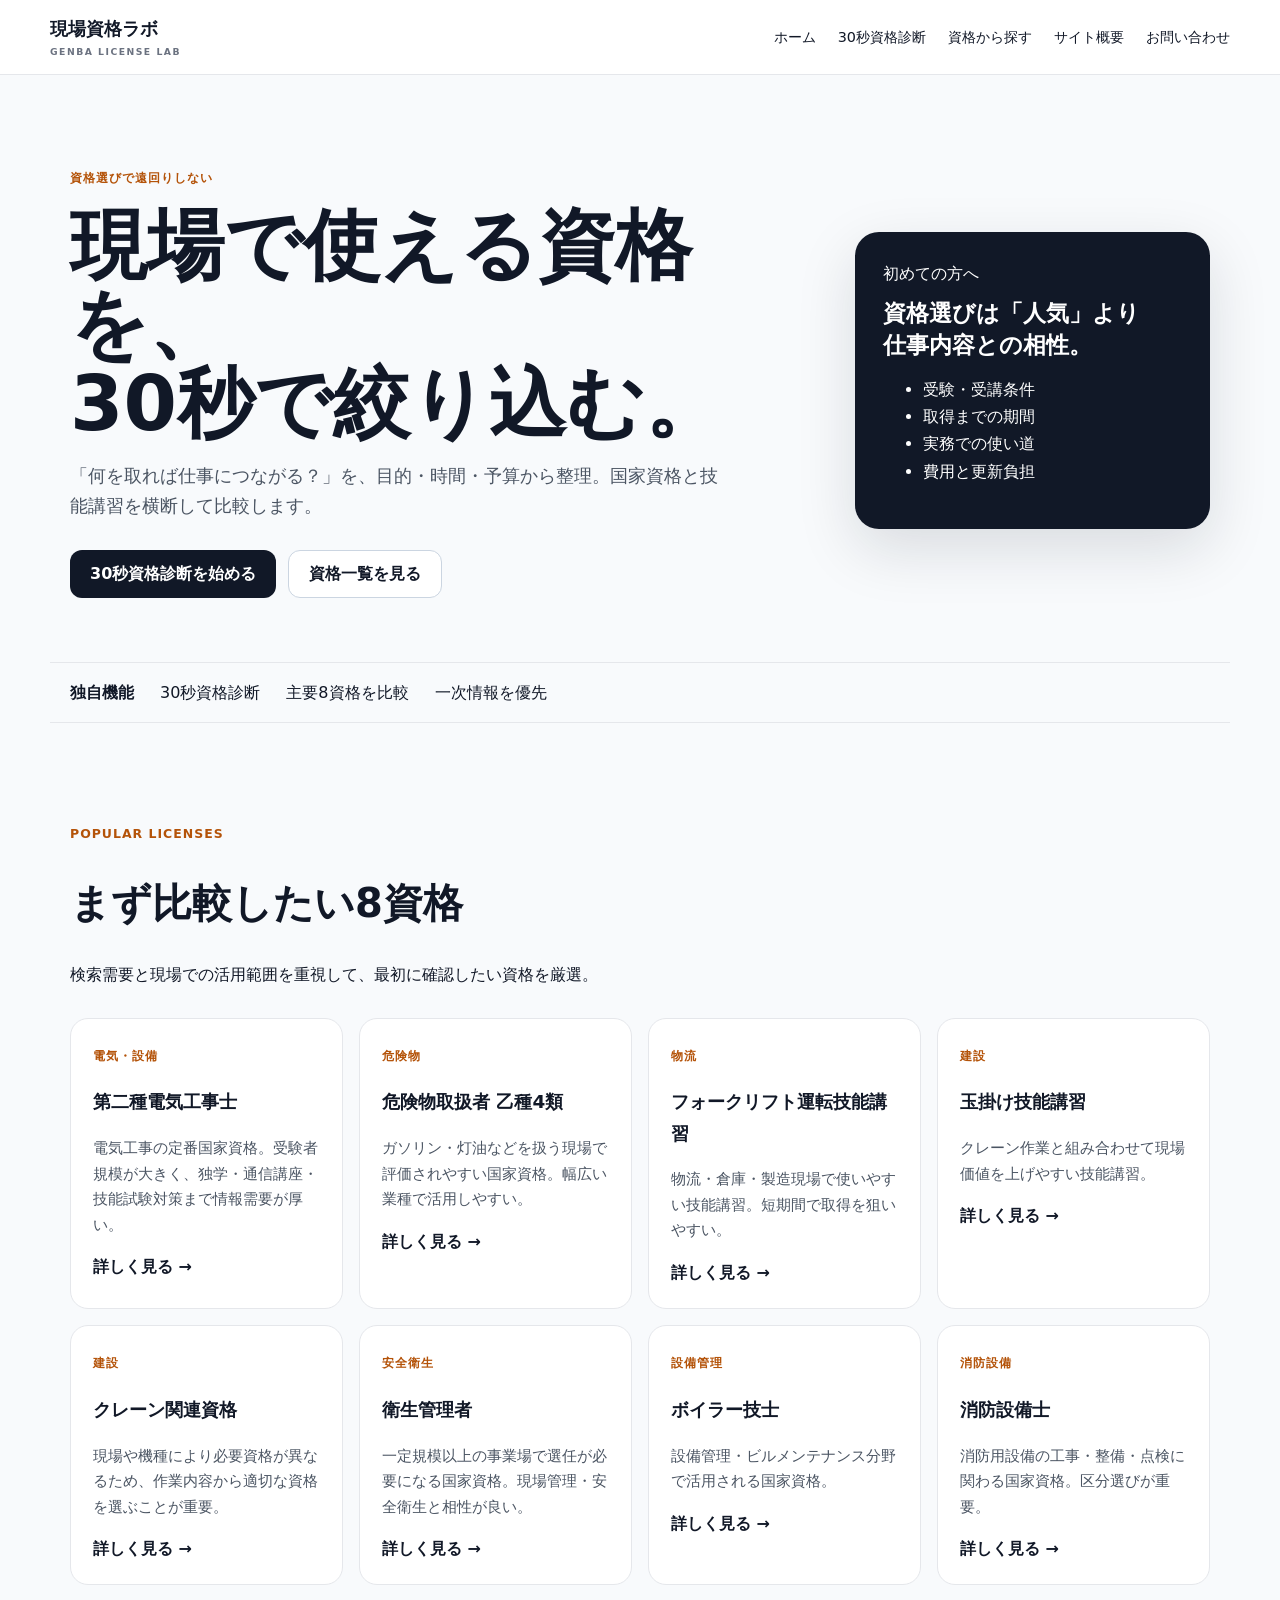
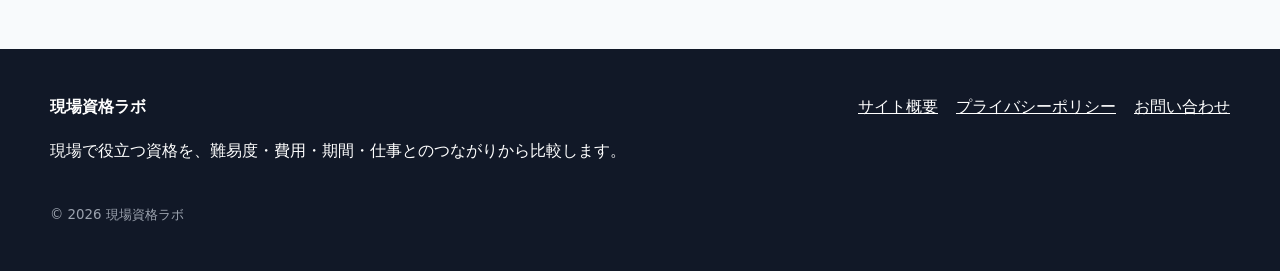
==== index.html @ 7bc5498b "Initial 現場資格ラボ site with 30-second diagnosis" ====
<!doctype html><html lang="ja"><head><meta charset="utf-8"><meta name="viewport" content="width=device-width,initial-scale=1"><title>現場資格ラボ｜仕事につながる現場資格を30秒診断</title><meta name="description" content="電気工事士・危険物乙4・フォークリフトなど、現場で役立つ資格を目的・費用・勉強時間から比較。30秒診断でおすすめ資格を3つ提案します。"><link rel="canonical" href="https://genba.rss7.net/"><link rel="stylesheet" href="styles.css"><link rel="icon" href="favicon.svg"><meta name="theme-color" content="#111827"><script type="application/ld+json">{"@context":"https://schema.org","@type":"WebSite","name":"現場資格ラボ","url":"https://genba.rss7.net"}</script></head><body><header class="site-header"><a class="brand" href="/">現場資格ラボ<span>GENBA LICENSE LAB</span></a><button class="menu-btn" aria-label="メニューを開く" aria-expanded="false">☰</button><nav class="nav" aria-label="主要メニュー"><a href="/">ホーム</a><a href="/diagnosis.html">30秒資格診断</a><a href="/#qualifications">資格から探す</a><a href="/about.html">サイト概要</a><a href="/contact.html">お問い合わせ</a></nav></header><main><section class="hero"><div><span class="kicker">資格選びで遠回りしない</span><h1>現場で使える資格を、<br>30秒で絞り込む。</h1><p>「何を取れば仕事につながる？」を、目的・時間・予算から整理。国家資格と技能講習を横断して比較します。</p><div class="hero-actions"><a class="btn primary" href="/diagnosis.html">30秒資格診断を始める</a><a class="btn ghost" href="#qualifications">資格一覧を見る</a></div></div><aside class="score-card"><span>初めての方へ</span><strong>資格選びは「人気」より<br>仕事内容との相性。</strong><ul><li>受験・受講条件</li><li>取得までの期間</li><li>実務での使い道</li><li>費用と更新負担</li></ul></aside></section><section class="trust"><b>独自機能</b><span>30秒資格診断</span><span>主要8資格を比較</span><span>一次情報を優先</span></section><section id="qualifications" class="section"><div class="section-head"><span class="kicker">POPULAR LICENSES</span><h2>まず比較したい8資格</h2><p>検索需要と現場での活用範囲を重視して、最初に確認したい資格を厳選。</p></div><div class="grid"><article class="card"><span class="eyebrow">電気・設備</span><h3>第二種電気工事士</h3><p>電気工事の定番国家資格。受験者規模が大きく、独学・通信講座・技能試験対策まで情報需要が厚い。</p><a class="text-link" href="/qualifications/second-electrician.html">詳しく見る →</a></article><article class="card"><span class="eyebrow">危険物</span><h3>危険物取扱者 乙種4類</h3><p>ガソリン・灯油などを扱う現場で評価されやすい国家資格。幅広い業種で活用しやすい。</p><a class="text-link" href="/qualifications/hazardous-otsu4.html">詳しく見る →</a></article><article class="card"><span class="eyebrow">物流</span><h3>フォークリフト運転技能講習</h3><p>物流・倉庫・製造現場で使いやすい技能講習。短期間で取得を狙いやすい。</p><a class="text-link" href="/qualifications/forklift.html">詳しく見る →</a></article><article class="card"><span class="eyebrow">建設</span><h3>玉掛け技能講習</h3><p>クレーン作業と組み合わせて現場価値を上げやすい技能講習。</p><a class="text-link" href="/qualifications/tamakake.html">詳しく見る →</a></article><article class="card"><span class="eyebrow">建設</span><h3>クレーン関連資格</h3><p>現場や機種により必要資格が異なるため、作業内容から適切な資格を選ぶことが重要。</p><a class="text-link" href="/qualifications/crane.html">詳しく見る →</a></article><article class="card"><span class="eyebrow">安全衛生</span><h3>衛生管理者</h3><p>一定規模以上の事業場で選任が必要になる国家資格。現場管理・安全衛生と相性が良い。</p><a class="text-link" href="/qualifications/health-supervisor.html">詳しく見る →</a></article><article class="card"><span class="eyebrow">設備管理</span><h3>ボイラー技士</h3><p>設備管理・ビルメンテナンス分野で活用される国家資格。</p><a class="text-link" href="/qualifications/boiler.html">詳しく見る →</a></article><article class="card"><span class="eyebrow">消防設備</span><h3>消防設備士</h3><p>消防用設備の工事・整備・点検に関わる国家資格。区分選びが重要。</p><a class="text-link" href="/qualifications/fire-equipment.html">詳しく見る →</a></article></div></section><footer><div><strong>現場資格ラボ</strong><p>現場で役立つ資格を、難易度・費用・期間・仕事とのつながりから比較します。</p></div><div class="footlinks"><a href="/about.html">サイト概要</a><a href="/privacy.html">プライバシーポリシー</a><a href="/contact.html">お問い合わせ</a></div><small>© 2026 現場資格ラボ</small></footer><script src="/app.js" defer></script></body></html>
---- styles.css ----
*{box-sizing:border-box}html{scroll-behavior:smooth}body{margin:0;font-family:system-ui,-apple-system,BlinkMacSystemFont,"Segoe UI",sans-serif;color:#111827;background:#f8fafc;line-height:1.7;overflow-x:hidden}a{color:inherit}.site-header{position:sticky;top:0;z-index:20;display:flex;align-items:center;justify-content:space-between;padding:14px max(20px,calc((100vw - 1180px)/2));background:rgba(255,255,255,.94);backdrop-filter:blur(12px);border-bottom:1px solid #e5e7eb}.brand{text-decoration:none;font-weight:900;font-size:1.12rem}.brand span{display:block;font-size:.58rem;letter-spacing:.16em;color:#6b7280}.nav{display:flex;gap:22px;font-size:.9rem}.nav a{text-decoration:none}.menu-btn{display:none;border:0;background:transparent;font-size:1.6rem}.hero{max-width:1180px;margin:auto;padding:88px 20px 64px;display:grid;grid-template-columns:1.35fr .65fr;gap:48px;align-items:center}.kicker,.eyebrow{color:#b45309;font-weight:800;letter-spacing:.08em;font-size:.78rem}.hero h1,.page-hero h1{font-size:clamp(2.3rem,6vw,5.2rem);line-height:1.03;margin:.2em 0}.hero p{font-size:1.12rem;color:#4b5563;max-width:650px}.hero-actions{display:flex;gap:12px;flex-wrap:wrap;margin-top:28px}.btn{display:inline-flex;align-items:center;justify-content:center;min-height:48px;padding:0 20px;border-radius:12px;text-decoration:none;font-weight:800}.primary{background:#111827;color:white}.ghost{border:1px solid #cbd5e1;background:white}.score-card{background:#111827;color:white;padding:28px;border-radius:24px;box-shadow:0 20px 60px #11182722}.score-card strong{display:block;font-size:1.45rem;line-height:1.35;margin:10px 0}.trust{max-width:1180px;margin:0 auto 32px;padding:16px 20px;display:flex;gap:26px;flex-wrap:wrap;border-block:1px solid #e5e7eb}.section{max-width:1180px;margin:auto;padding:64px 20px}.section-head{max-width:700px}.section h2,.page-hero h2,.article h2{font-size:clamp(1.7rem,4vw,2.5rem);line-height:1.2}.grid{display:grid;grid-template-columns:repeat(4,minmax(0,1fr));gap:16px;margin-top:30px}.card{background:white;border:1px solid #e5e7eb;border-radius:18px;padding:22px;min-width:0}.card h3{font-size:1.15rem}.card p{color:#4b5563;font-size:.94rem}.text-link{font-weight:800;text-decoration:none}.narrow{max-width:900px;margin:auto;padding:50px 20px 80px}.page-hero{padding:30px 0}.breadcrumb{font-size:.86rem;color:#6b7280}.diagnosis{display:grid;gap:18px;background:white;padding:24px;border:1px solid #e5e7eb;border-radius:20px}.diagnosis label{font-weight:800}.diagnosis select{display:block;width:100%;margin-top:8px;padding:12px;border:1px solid #cbd5e1;border-radius:10px;background:white}.result{margin-top:24px;display:grid;gap:12px}.result-card,.compare>div,.notice,.affiliate-box{background:white;border:1px solid #e5e7eb;border-radius:16px;padding:18px}.result-card b{display:block;font-size:1.1rem}.compare{display:grid;grid-template-columns:1fr 1fr;gap:12px}.compare b,.compare span{display:block}.compare span{color:#4b5563}.notice{border-left:5px solid #f59e0b}.affiliate-box button{padding:12px 18px;border:0;border-radius:10px}.contact-mail{font-size:1.3rem;font-weight:900}footer{background:#111827;color:white;padding:44px max(20px,calc((100vw - 1180px)/2));display:grid;grid-template-columns:1fr auto;gap:24px}.footlinks{display:flex;gap:18px;flex-wrap:wrap}footer small{grid-column:1/-1;color:#9ca3af}@media(max-width:800px){.menu-btn{display:block}.nav{display:none;position:absolute;left:0;right:0;top:100%;padding:20px;background:white;border-bottom:1px solid #e5e7eb;flex-direction:column}.nav.open{display:flex}.hero{grid-template-columns:1fr;padding-top:50px}.grid{grid-template-columns:1fr 1fr}.compare{grid-template-columns:1fr}footer{grid-template-columns:1fr}.footlinks{flex-direction:column}}@media(max-width:520px){.grid{grid-template-columns:1fr}.hero h1{font-size:2.6rem}.hero-actions>.btn{width:100%}}
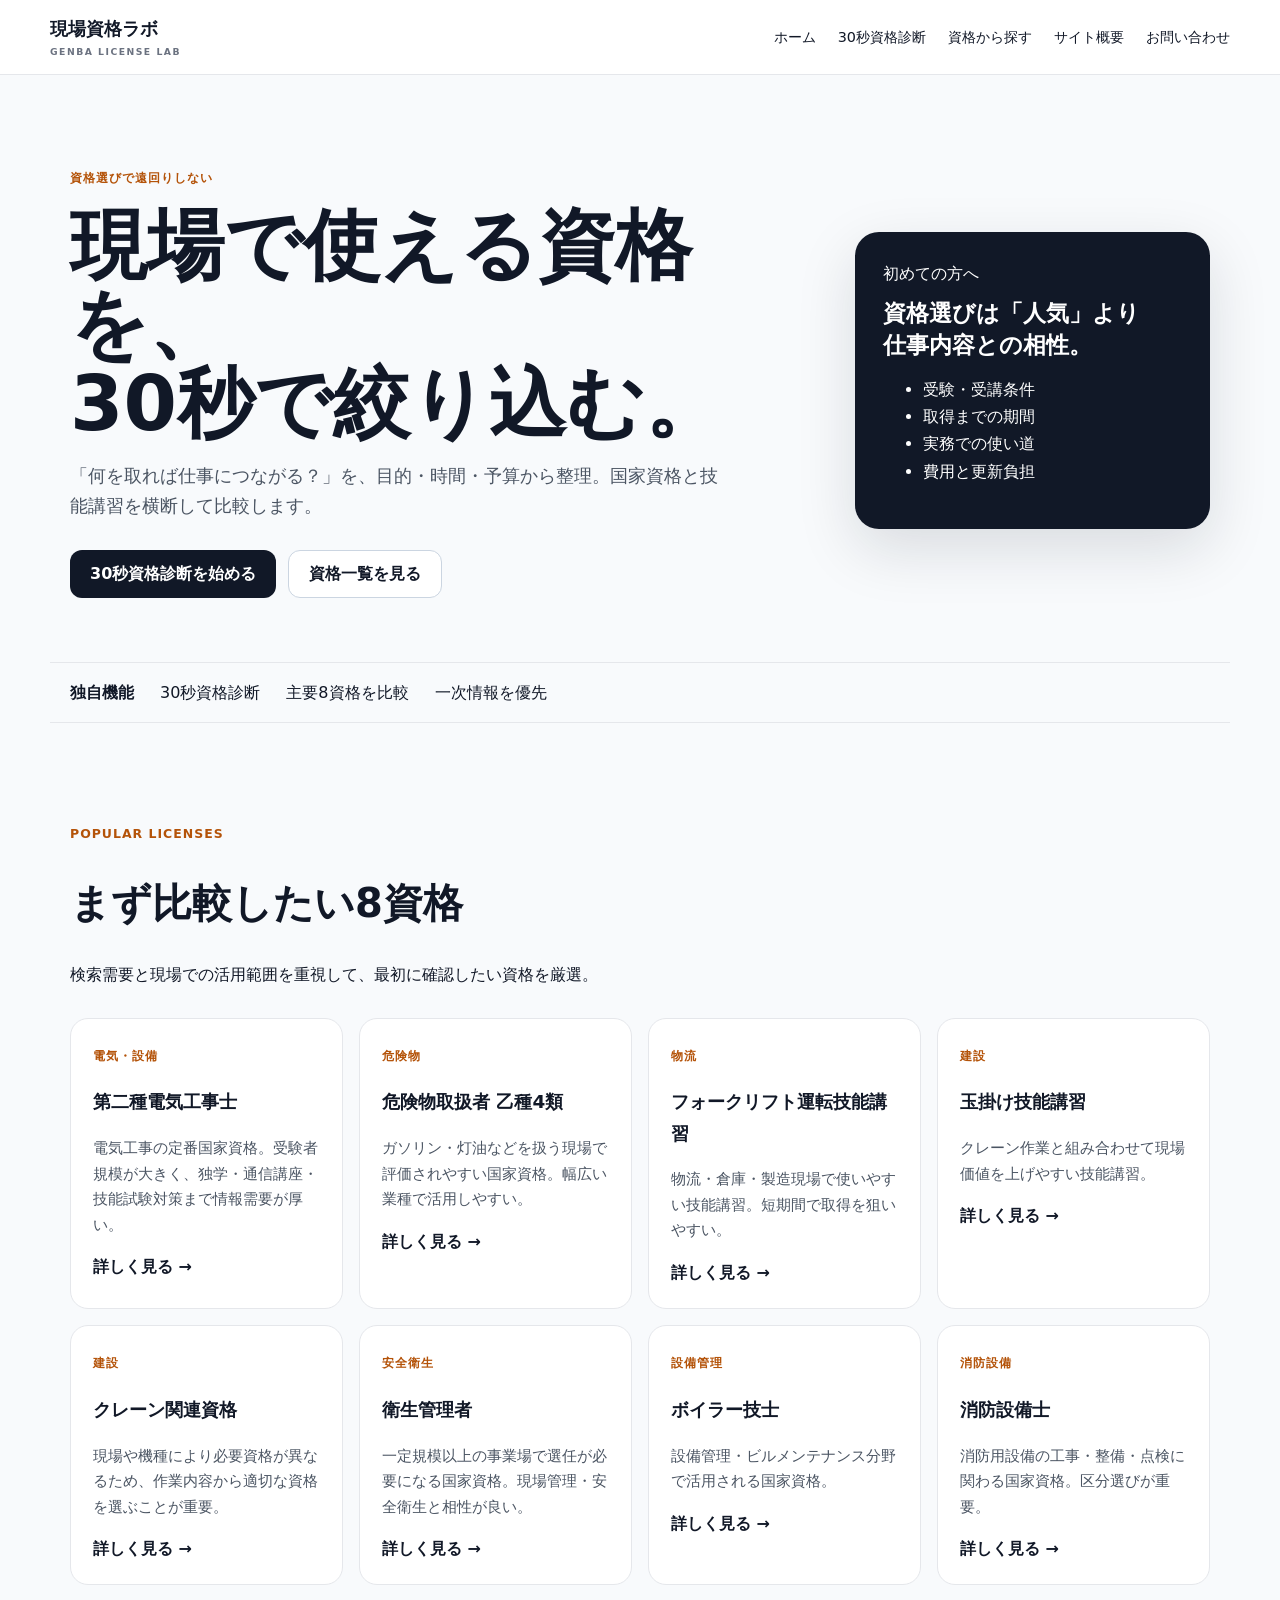
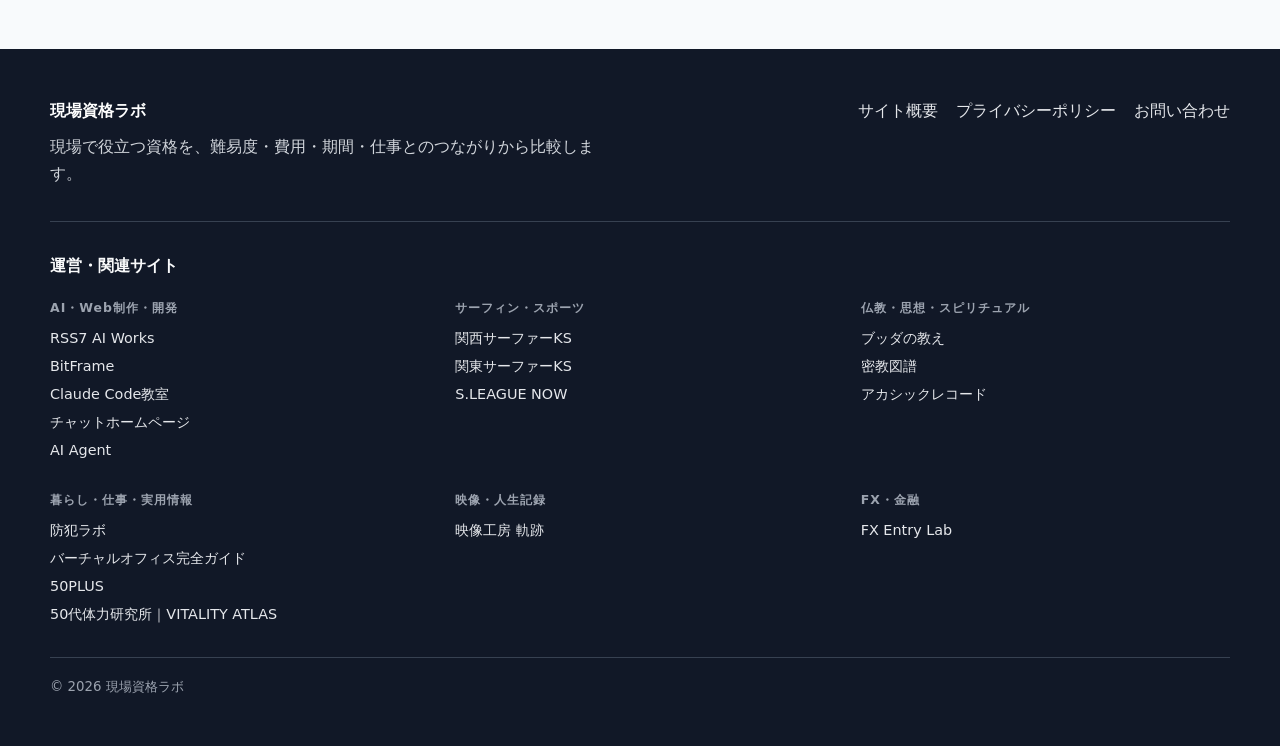
==== commit 509aa424: "feat: add related sites footer" ====
--- a/index.html
+++ b/index.html
@@ -1 +1 @@
-<!doctype html><html lang="ja"><head><meta charset="utf-8"><meta name="viewport" content="width=device-width,initial-scale=1"><title>現場資格ラボ｜仕事につながる現場資格を30秒診断</title><meta name="description" content="電気工事士・危険物乙4・フォークリフトなど、現場で役立つ資格を目的・費用・勉強時間から比較。30秒診断でおすすめ資格を3つ提案します。"><link rel="canonical" href="https://genba.rss7.net/"><link rel="stylesheet" href="styles.css"><link rel="icon" href="favicon.svg"><meta name="theme-color" content="#111827"><script type="application/ld+json">{"@context":"https://schema.org","@type":"WebSite","name":"現場資格ラボ","url":"https://genba.rss7.net"}</script></head><body><header class="site-header"><a class="brand" href="/">現場資格ラボ<span>GENBA LICENSE LAB</span></a><button class="menu-btn" aria-label="メニューを開く" aria-expanded="false">☰</button><nav class="nav" aria-label="主要メニュー"><a href="/">ホーム</a><a href="/diagnosis.html">30秒資格診断</a><a href="/#qualifications">資格から探す</a><a href="/about.html">サイト概要</a><a href="/contact.html">お問い合わせ</a></nav></header><main><section class="hero"><div><span class="kicker">資格選びで遠回りしない</span><h1>現場で使える資格を、<br>30秒で絞り込む。</h1><p>「何を取れば仕事につながる？」を、目的・時間・予算から整理。国家資格と技能講習を横断して比較します。</p><div class="hero-actions"><a class="btn primary" href="/diagnosis.html">30秒資格診断を始める</a><a class="btn ghost" href="#qualifications">資格一覧を見る</a></div></div><aside class="score-card"><span>初めての方へ</span><strong>資格選びは「人気」より<br>仕事内容との相性。</strong><ul><li>受験・受講条件</li><li>取得までの期間</li><li>実務での使い道</li><li>費用と更新負担</li></ul></aside></section><section class="trust"><b>独自機能</b><span>30秒資格診断</span><span>主要8資格を比較</span><span>一次情報を優先</span></section><section id="qualifications" class="section"><div class="section-head"><span class="kicker">POPULAR LICENSES</span><h2>まず比較したい8資格</h2><p>検索需要と現場での活用範囲を重視して、最初に確認したい資格を厳選。</p></div><div class="grid"><article class="card"><span class="eyebrow">電気・設備</span><h3>第二種電気工事士</h3><p>電気工事の定番国家資格。受験者規模が大きく、独学・通信講座・技能試験対策まで情報需要が厚い。</p><a class="text-link" href="/qualifications/second-electrician.html">詳しく見る →</a></article><article class="card"><span class="eyebrow">危険物</span><h3>危険物取扱者 乙種4類</h3><p>ガソリン・灯油などを扱う現場で評価されやすい国家資格。幅広い業種で活用しやすい。</p><a class="text-link" href="/qualifications/hazardous-otsu4.html">詳しく見る →</a></article><article class="card"><span class="eyebrow">物流</span><h3>フォークリフト運転技能講習</h3><p>物流・倉庫・製造現場で使いやすい技能講習。短期間で取得を狙いやすい。</p><a class="text-link" href="/qualifications/forklift.html">詳しく見る →</a></article><article class="card"><span class="eyebrow">建設</span><h3>玉掛け技能講習</h3><p>クレーン作業と組み合わせて現場価値を上げやすい技能講習。</p><a class="text-link" href="/qualifications/tamakake.html">詳しく見る →</a></article><article class="card"><span class="eyebrow">建設</span><h3>クレーン関連資格</h3><p>現場や機種により必要資格が異なるため、作業内容から適切な資格を選ぶことが重要。</p><a class="text-link" href="/qualifications/crane.html">詳しく見る →</a></article><article class="card"><span class="eyebrow">安全衛生</span><h3>衛生管理者</h3><p>一定規模以上の事業場で選任が必要になる国家資格。現場管理・安全衛生と相性が良い。</p><a class="text-link" href="/qualifications/health-supervisor.html">詳しく見る →</a></article><article class="card"><span class="eyebrow">設備管理</span><h3>ボイラー技士</h3><p>設備管理・ビルメンテナンス分野で活用される国家資格。</p><a class="text-link" href="/qualifications/boiler.html">詳しく見る →</a></article><article class="card"><span class="eyebrow">消防設備</span><h3>消防設備士</h3><p>消防用設備の工事・整備・点検に関わる国家資格。区分選びが重要。</p><a class="text-link" href="/qualifications/fire-equipment.html">詳しく見る →</a></article></div></section><footer><div><strong>現場資格ラボ</strong><p>現場で役立つ資格を、難易度・費用・期間・仕事とのつながりから比較します。</p></div><div class="footlinks"><a href="/about.html">サイト概要</a><a href="/privacy.html">プライバシーポリシー</a><a href="/contact.html">お問い合わせ</a></div><small>© 2026 現場資格ラボ</small></footer><script src="/app.js" defer></script></body></html>+<!doctype html><html lang="ja"><head><meta charset="utf-8"><meta name="viewport" content="width=device-width,initial-scale=1"><title>現場資格ラボ｜仕事につながる現場資格を30秒診断</title><meta name="description" content="電気工事士・危険物乙4・フォークリフトなど、現場で役立つ資格を目的・費用・勉強時間から比較。30秒診断でおすすめ資格を3つ提案します。"><link rel="canonical" href="https://genba.rss7.net/"><link rel="stylesheet" href="styles.css"><link rel="icon" href="favicon.svg"><meta name="theme-color" content="#111827"><script type="application/ld+json">{"@context":"https://schema.org","@type":"WebSite","name":"現場資格ラボ","url":"https://genba.rss7.net"}</script></head><body><header class="site-header"><a class="brand" href="./">現場資格ラボ<span>GENBA LICENSE LAB</span></a><button class="menu-btn" aria-label="メニューを開く" aria-expanded="false">☰</button><nav class="nav" aria-label="主要メニュー"><a href="./">ホーム</a><a href="./diagnosis.html">30秒資格診断</a><a href="/#qualifications">資格から探す</a><a href="./about.html">サイト概要</a><a href="./contact.html">お問い合わせ</a></nav></header><main><section class="hero"><div><span class="kicker">資格選びで遠回りしない</span><h1>現場で使える資格を、<br>30秒で絞り込む。</h1><p>「何を取れば仕事につながる？」を、目的・時間・予算から整理。国家資格と技能講習を横断して比較します。</p><div class="hero-actions"><a class="btn primary" href="./diagnosis.html">30秒資格診断を始める</a><a class="btn ghost" href="#qualifications">資格一覧を見る</a></div></div><aside class="score-card"><span>初めての方へ</span><strong>資格選びは「人気」より<br>仕事内容との相性。</strong><ul><li>受験・受講条件</li><li>取得までの期間</li><li>実務での使い道</li><li>費用と更新負担</li></ul></aside></section><section class="trust"><b>独自機能</b><span>30秒資格診断</span><span>主要8資格を比較</span><span>一次情報を優先</span></section><section id="qualifications" class="section"><div class="section-head"><span class="kicker">POPULAR LICENSES</span><h2>まず比較したい8資格</h2><p>検索需要と現場での活用範囲を重視して、最初に確認したい資格を厳選。</p></div><div class="grid"><article class="card"><span class="eyebrow">電気・設備</span><h3>第二種電気工事士</h3><p>電気工事の定番国家資格。受験者規模が大きく、独学・通信講座・技能試験対策まで情報需要が厚い。</p><a class="text-link" href="./qualifications/second-electrician.html">詳しく見る →</a></article><article class="card"><span class="eyebrow">危険物</span><h3>危険物取扱者 乙種4類</h3><p>ガソリン・灯油などを扱う現場で評価されやすい国家資格。幅広い業種で活用しやすい。</p><a class="text-link" href="./qualifications/hazardous-otsu4.html">詳しく見る →</a></article><article class="card"><span class="eyebrow">物流</span><h3>フォークリフト運転技能講習</h3><p>物流・倉庫・製造現場で使いやすい技能講習。短期間で取得を狙いやすい。</p><a class="text-link" href="./qualifications/forklift.html">詳しく見る →</a></article><article class="card"><span class="eyebrow">建設</span><h3>玉掛け技能講習</h3><p>クレーン作業と組み合わせて現場価値を上げやすい技能講習。</p><a class="text-link" href="./qualifications/tamakake.html">詳しく見る →</a></article><article class="card"><span class="eyebrow">建設</span><h3>クレーン関連資格</h3><p>現場や機種により必要資格が異なるため、作業内容から適切な資格を選ぶことが重要。</p><a class="text-link" href="./qualifications/crane.html">詳しく見る →</a></article><article class="card"><span class="eyebrow">安全衛生</span><h3>衛生管理者</h3><p>一定規模以上の事業場で選任が必要になる国家資格。現場管理・安全衛生と相性が良い。</p><a class="text-link" href="./qualifications/health-supervisor.html">詳しく見る →</a></article><article class="card"><span class="eyebrow">設備管理</span><h3>ボイラー技士</h3><p>設備管理・ビルメンテナンス分野で活用される国家資格。</p><a class="text-link" href="./qualifications/boiler.html">詳しく見る →</a></article><article class="card"><span class="eyebrow">消防設備</span><h3>消防設備士</h3><p>消防用設備の工事・整備・点検に関わる国家資格。区分選びが重要。</p><a class="text-link" href="./qualifications/fire-equipment.html">詳しく見る →</a></article></div></section><footer><div class="footer-main"><div class="footer-brand"><strong>現場資格ラボ</strong><p>現場で役立つ資格を、難易度・費用・期間・仕事とのつながりから比較します。</p></div><div class="footlinks"><a href="/about.html">サイト概要</a><a href="/privacy.html">プライバシーポリシー</a><a href="/contact.html">お問い合わせ</a></div></div><div class="site-network"><p class="site-network-title">運営・関連サイト</p><div class="site-network-grid"><section class="footer-group"><h2>AI・Web制作・開発</h2><div class="footer-site-links"><a href="https://rss7.net/" target="_blank" rel="noopener noreferrer">RSS7 AI Works</a><a href="https://bitframe.rss7.net/" target="_blank" rel="noopener noreferrer">BitFrame</a><a href="https://claudecode.rss7.net/" target="_blank" rel="noopener noreferrer">Claude Code教室</a><a href="https://chat.rss7.net/" target="_blank" rel="noopener noreferrer">チャットホームページ</a><a href="https://oosaka0123-sudo.github.io/ai-agent/" target="_blank" rel="noopener noreferrer">AI Agent</a></div></section><section class="footer-group"><h2>サーフィン・スポーツ</h2><div class="footer-site-links"><a href="https://kansai.rss7.net/" target="_blank" rel="noopener noreferrer">関西サーファーKS</a><a href="https://kanto.rss7.net/" target="_blank" rel="noopener noreferrer">関東サーファーKS</a><a href="https://sleague.rss7.net/" target="_blank" rel="noopener noreferrer">S.LEAGUE NOW</a></div></section><section class="footer-group"><h2>仏教・思想・スピリチュアル</h2><div class="footer-site-links"><a href="https://oosaka0123-sudo.github.io/buddha-no-oshie/" target="_blank" rel="noopener noreferrer">ブッダの教え</a><a href="https://oosaka0123-sudo.github.io/mikkyou-guide/" target="_blank" rel="noopener noreferrer">密教図譜</a><a href="https://oosaka0123-sudo.github.io/akashic-records-jp/" target="_blank" rel="noopener noreferrer">アカシックレコード</a></div></section><section class="footer-group"><h2>暮らし・仕事・実用情報</h2><div class="footer-site-links"><a href="https://bouhan.rss7.net/" target="_blank" rel="noopener noreferrer">防犯ラボ</a><a href="https://oosaka0123-sudo.github.io/virtual-office/" target="_blank" rel="noopener noreferrer">バーチャルオフィス完全ガイド</a><a href="https://oosaka0123-sudo.github.io/50plus/" target="_blank" rel="noopener noreferrer">50PLUS</a><a href="https://oosaka0123-sudo.github.io/50plus-vitality-jp/" target="_blank" rel="noopener noreferrer">50代体力研究所｜VITALITY ATLAS</a></div></section><section class="footer-group"><h2>映像・人生記録</h2><div class="footer-site-links"><a href="https://kiseki.rss7.net/" target="_blank" rel="noopener noreferrer">映像工房 軌跡</a></div></section><section class="footer-group"><h2>FX・金融</h2><div class="footer-site-links"><a href="https://oosaka0123-sudo.github.io/fx-entry-lab/" target="_blank" rel="noopener noreferrer">FX Entry Lab</a></div></section></div></div><small>© 2026 現場資格ラボ</small></footer><script src="./app.js" defer></script></body></html>
--- a/styles.css
+++ b/styles.css
@@ -1 +1,2 @@
-*{box-sizing:border-box}html{scroll-behavior:smooth}body{margin:0;font-family:system-ui,-apple-system,BlinkMacSystemFont,"Segoe UI",sans-serif;color:#111827;background:#f8fafc;line-height:1.7;overflow-x:hidden}a{color:inherit}.site-header{position:sticky;top:0;z-index:20;display:flex;align-items:center;justify-content:space-between;padding:14px max(20px,calc((100vw - 1180px)/2));background:rgba(255,255,255,.94);backdrop-filter:blur(12px);border-bottom:1px solid #e5e7eb}.brand{text-decoration:none;font-weight:900;font-size:1.12rem}.brand span{display:block;font-size:.58rem;letter-spacing:.16em;color:#6b7280}.nav{display:flex;gap:22px;font-size:.9rem}.nav a{text-decoration:none}.menu-btn{display:none;border:0;background:transparent;font-size:1.6rem}.hero{max-width:1180px;margin:auto;padding:88px 20px 64px;display:grid;grid-template-columns:1.35fr .65fr;gap:48px;align-items:center}.kicker,.eyebrow{color:#b45309;font-weight:800;letter-spacing:.08em;font-size:.78rem}.hero h1,.page-hero h1{font-size:clamp(2.3rem,6vw,5.2rem);line-height:1.03;margin:.2em 0}.hero p{font-size:1.12rem;color:#4b5563;max-width:650px}.hero-actions{display:flex;gap:12px;flex-wrap:wrap;margin-top:28px}.btn{display:inline-flex;align-items:center;justify-content:center;min-height:48px;padding:0 20px;border-radius:12px;text-decoration:none;font-weight:800}.primary{background:#111827;color:white}.ghost{border:1px solid #cbd5e1;background:white}.score-card{background:#111827;color:white;padding:28px;border-radius:24px;box-shadow:0 20px 60px #11182722}.score-card strong{display:block;font-size:1.45rem;line-height:1.35;margin:10px 0}.trust{max-width:1180px;margin:0 auto 32px;padding:16px 20px;display:flex;gap:26px;flex-wrap:wrap;border-block:1px solid #e5e7eb}.section{max-width:1180px;margin:auto;padding:64px 20px}.section-head{max-width:700px}.section h2,.page-hero h2,.article h2{font-size:clamp(1.7rem,4vw,2.5rem);line-height:1.2}.grid{display:grid;grid-template-columns:repeat(4,minmax(0,1fr));gap:16px;margin-top:30px}.card{background:white;border:1px solid #e5e7eb;border-radius:18px;padding:22px;min-width:0}.card h3{font-size:1.15rem}.card p{color:#4b5563;font-size:.94rem}.text-link{font-weight:800;text-decoration:none}.narrow{max-width:900px;margin:auto;padding:50px 20px 80px}.page-hero{padding:30px 0}.breadcrumb{font-size:.86rem;color:#6b7280}.diagnosis{display:grid;gap:18px;background:white;padding:24px;border:1px solid #e5e7eb;border-radius:20px}.diagnosis label{font-weight:800}.diagnosis select{display:block;width:100%;margin-top:8px;padding:12px;border:1px solid #cbd5e1;border-radius:10px;background:white}.result{margin-top:24px;display:grid;gap:12px}.result-card,.compare>div,.notice,.affiliate-box{background:white;border:1px solid #e5e7eb;border-radius:16px;padding:18px}.result-card b{display:block;font-size:1.1rem}.compare{display:grid;grid-template-columns:1fr 1fr;gap:12px}.compare b,.compare span{display:block}.compare span{color:#4b5563}.notice{border-left:5px solid #f59e0b}.affiliate-box button{padding:12px 18px;border:0;border-radius:10px}.contact-mail{font-size:1.3rem;font-weight:900}footer{background:#111827;color:white;padding:44px max(20px,calc((100vw - 1180px)/2));display:grid;grid-template-columns:1fr auto;gap:24px}.footlinks{display:flex;gap:18px;flex-wrap:wrap}footer small{grid-column:1/-1;color:#9ca3af}@media(max-width:800px){.menu-btn{display:block}.nav{display:none;position:absolute;left:0;right:0;top:100%;padding:20px;background:white;border-bottom:1px solid #e5e7eb;flex-direction:column}.nav.open{display:flex}.hero{grid-template-columns:1fr;padding-top:50px}.grid{grid-template-columns:1fr 1fr}.compare{grid-template-columns:1fr}footer{grid-template-columns:1fr}.footlinks{flex-direction:column}}@media(max-width:520px){.grid{grid-template-columns:1fr}.hero h1{font-size:2.6rem}.hero-actions>.btn{width:100%}}+*{box-sizing:border-box}html{scroll-behavior:smooth}body{margin:0;font-family:system-ui,-apple-system,BlinkMacSystemFont,"Segoe UI",sans-serif;color:#111827;background:#f8fafc;line-height:1.7;overflow-x:hidden}a{color:inherit}.site-header{position:sticky;top:0;z-index:20;display:flex;align-items:center;justify-content:space-between;padding:14px max(20px,calc((100vw - 1180px)/2));background:rgba(255,255,255,.94);backdrop-filter:blur(12px);border-bottom:1px solid #e5e7eb}.brand{text-decoration:none;font-weight:900;font-size:1.12rem}.brand span{display:block;font-size:.58rem;letter-spacing:.16em;color:#6b7280}.nav{display:flex;gap:22px;font-size:.9rem}.nav a{text-decoration:none}.menu-btn{display:none;border:0;background:transparent;font-size:1.6rem}.hero{max-width:1180px;margin:auto;padding:88px 20px 64px;display:grid;grid-template-columns:1.35fr .65fr;gap:48px;align-items:center}.kicker,.eyebrow{color:#b45309;font-weight:800;letter-spacing:.08em;font-size:.78rem}.hero h1,.page-hero h1{font-size:clamp(2.3rem,6vw,5.2rem);line-height:1.03;margin:.2em 0}.hero p{font-size:1.12rem;color:#4b5563;max-width:650px}.hero-actions{display:flex;gap:12px;flex-wrap:wrap;margin-top:28px}.btn{display:inline-flex;align-items:center;justify-content:center;min-height:48px;padding:0 20px;border-radius:12px;text-decoration:none;font-weight:800}.primary{background:#111827;color:white}.ghost{border:1px solid #cbd5e1;background:white}.score-card{background:#111827;color:white;padding:28px;border-radius:24px;box-shadow:0 20px 60px #11182722}.score-card strong{display:block;font-size:1.45rem;line-height:1.35;margin:10px 0}.trust{max-width:1180px;margin:0 auto 32px;padding:16px 20px;display:flex;gap:26px;flex-wrap:wrap;border-block:1px solid #e5e7eb}.section{max-width:1180px;margin:auto;padding:64px 20px}.section-head{max-width:700px}.section h2,.page-hero h2,.article h2{font-size:clamp(1.7rem,4vw,2.5rem);line-height:1.2}.grid{display:grid;grid-template-columns:repeat(4,minmax(0,1fr));gap:16px;margin-top:30px}.card{background:white;border:1px solid #e5e7eb;border-radius:18px;padding:22px;min-width:0}.card h3{font-size:1.15rem}.card p{color:#4b5563;font-size:.94rem}.text-link{font-weight:800;text-decoration:none}.narrow{max-width:900px;margin:auto;padding:50px 20px 80px}.page-hero{padding:30px 0}.breadcrumb{font-size:.86rem;color:#6b7280}.diagnosis{display:grid;gap:18px;background:white;padding:24px;border:1px solid #e5e7eb;border-radius:20px}.diagnosis label{font-weight:800}.diagnosis select{display:block;width:100%;margin-top:8px;padding:12px;border:1px solid #cbd5e1;border-radius:10px;background:white}.result{margin-top:24px;display:grid;gap:12px}.result-card,.compare>div,.notice,.affiliate-box{background:white;border:1px solid #e5e7eb;border-radius:16px;padding:18px}.result-card b{display:block;font-size:1.1rem}.compare{display:grid;grid-template-columns:1fr 1fr;gap:12px}.compare b,.compare span{display:block}.compare span{color:#4b5563}.notice{border-left:5px solid #f59e0b}.affiliate-box button{padding:12px 18px;border:0;border-radius:10px}.contact-mail{font-size:1.3rem;font-weight:900}footer{background:#111827;color:white;padding:48px max(20px,calc((100vw - 1180px)/2));display:block}.footer-main{display:grid;grid-template-columns:1fr auto;gap:24px;align-items:start}.footer-brand p{max-width:560px;color:#d1d5db;margin:.5rem 0 0}.footlinks{display:flex;gap:18px;flex-wrap:wrap}.footlinks a,.footer-site-links a{color:#e5e7eb;text-decoration:none}.footlinks a:hover,.footer-site-links a:hover{text-decoration:underline;text-underline-offset:4px}.site-network{margin-top:34px;padding-top:30px;border-top:1px solid #374151}.site-network-title{margin:0 0 18px;font-weight:900;font-size:1rem;color:#f9fafb}.site-network-grid{display:grid;grid-template-columns:repeat(3,minmax(0,1fr));gap:28px 36px}.footer-group h2{margin:0 0 10px;font-size:.78rem;letter-spacing:.08em;color:#9ca3af}.footer-site-links{display:flex;flex-direction:column;gap:7px}.footer-site-links a{font-size:.9rem;line-height:1.45}footer small{display:block;margin-top:32px;padding-top:18px;border-top:1px solid #374151;color:#9ca3af}@media(max-width:800px){.menu-btn{display:block}.nav{display:none;position:absolute;left:0;right:0;top:100%;padding:20px;background:white;border-bottom:1px solid #e5e7eb;flex-direction:column}.nav.open{display:flex}.hero{grid-template-columns:1fr;padding-top:50px}.grid{grid-template-columns:1fr 1fr}.compare{grid-template-columns:1fr}.footer-main{grid-template-columns:1fr}.footlinks{flex-direction:column}.site-network-grid{grid-template-columns:1fr 1fr}}@media(max-width:520px){.site-network-grid{grid-template-columns:1fr}.grid{grid-template-columns:1fr}.hero h1{font-size:2.6rem}.hero-actions>.btn{width:100%}}
+.source-link{margin-top:1rem;font-weight:700}.source-link a{text-decoration:underline;text-underline-offset:3px}
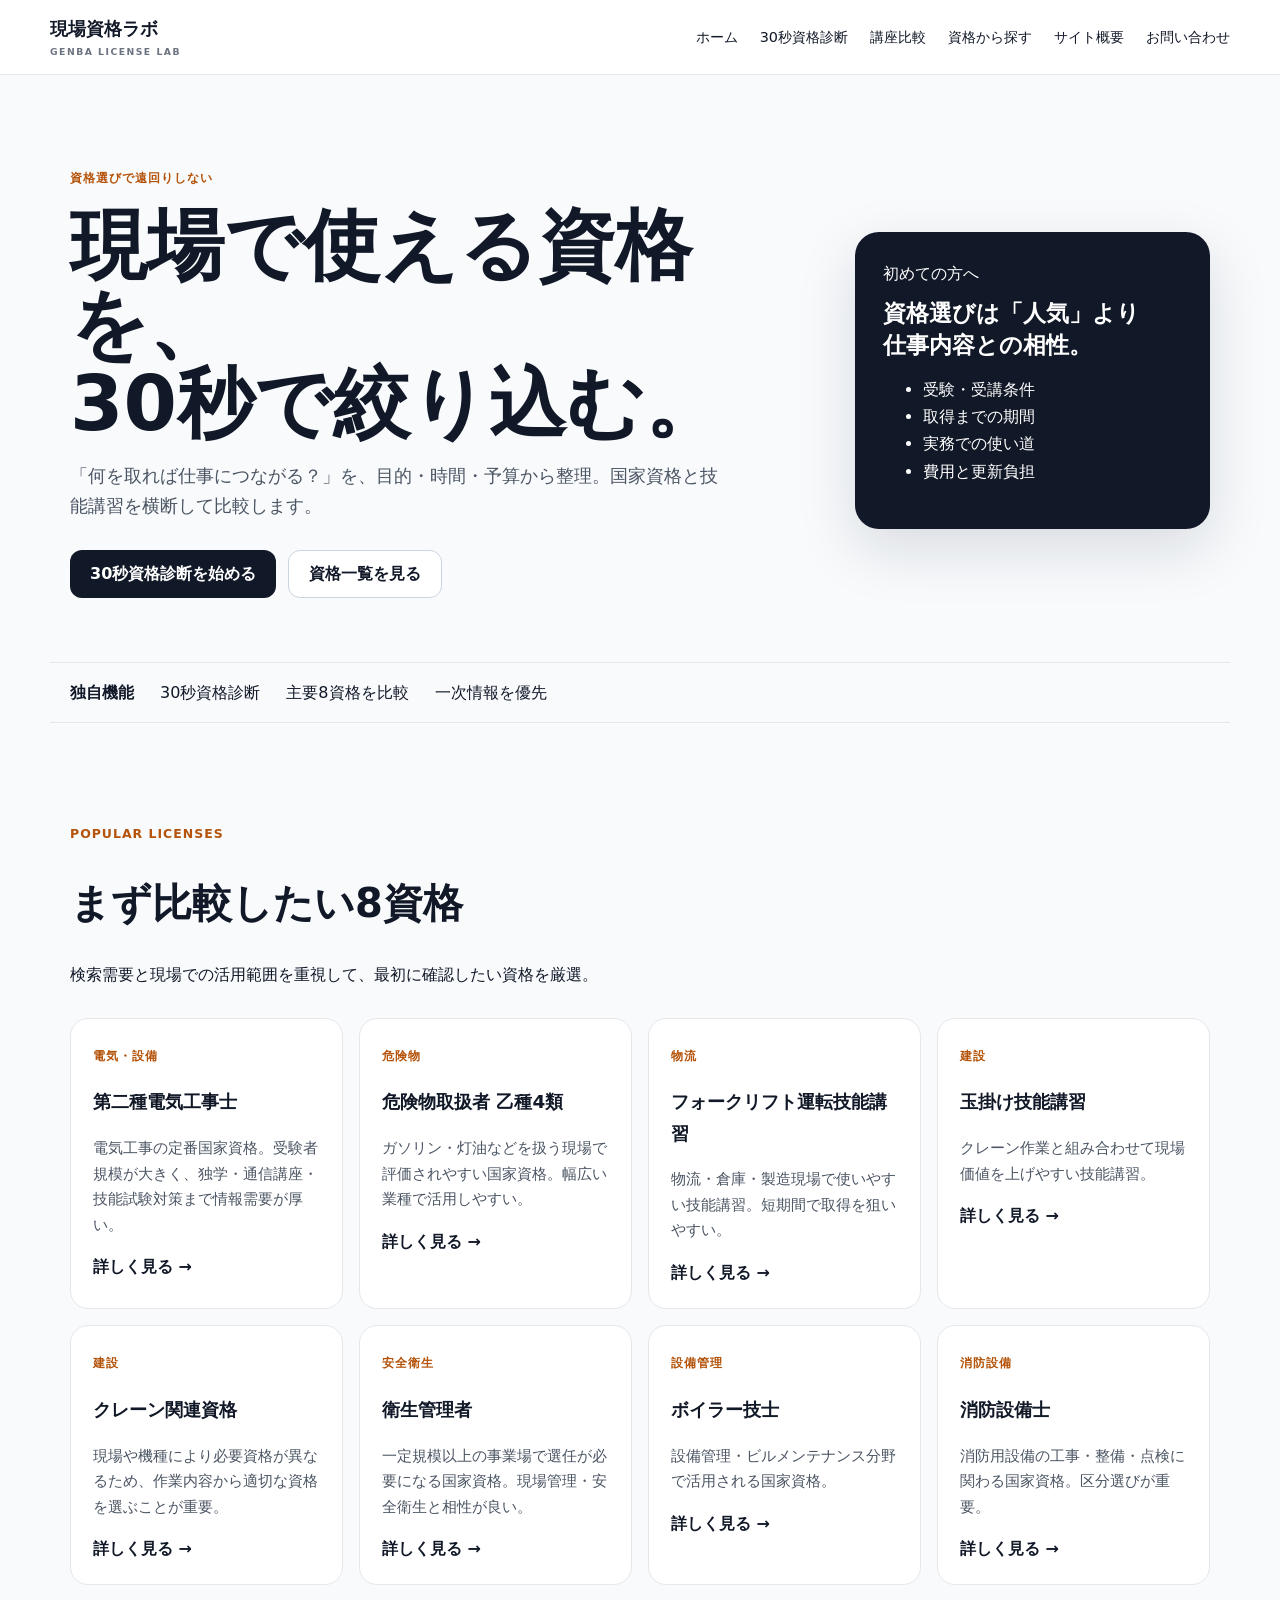
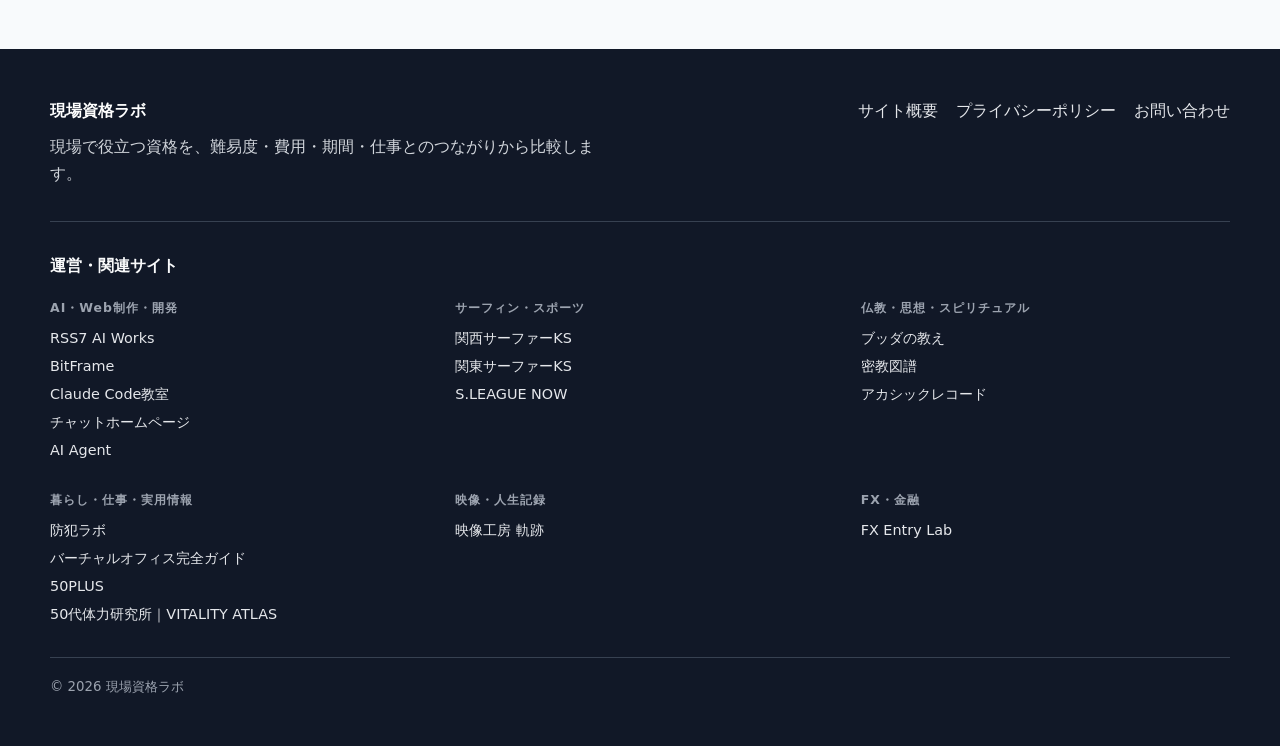
==== commit b9a93029: "feat: add qualification course comparison page" ====
--- a/index.html
+++ b/index.html
@@ -1 +1 @@
-<!doctype html><html lang="ja"><head><meta charset="utf-8"><meta name="viewport" content="width=device-width,initial-scale=1"><title>現場資格ラボ｜仕事につながる現場資格を30秒診断</title><meta name="description" content="電気工事士・危険物乙4・フォークリフトなど、現場で役立つ資格を目的・費用・勉強時間から比較。30秒診断でおすすめ資格を3つ提案します。"><link rel="canonical" href="https://genba.rss7.net/"><link rel="stylesheet" href="styles.css"><link rel="icon" href="favicon.svg"><meta name="theme-color" content="#111827"><script type="application/ld+json">{"@context":"https://schema.org","@type":"WebSite","name":"現場資格ラボ","url":"https://genba.rss7.net"}</script></head><body><header class="site-header"><a class="brand" href="./">現場資格ラボ<span>GENBA LICENSE LAB</span></a><button class="menu-btn" aria-label="メニューを開く" aria-expanded="false">☰</button><nav class="nav" aria-label="主要メニュー"><a href="./">ホーム</a><a href="./diagnosis.html">30秒資格診断</a><a href="/#qualifications">資格から探す</a><a href="./about.html">サイト概要</a><a href="./contact.html">お問い合わせ</a></nav></header><main><section class="hero"><div><span class="kicker">資格選びで遠回りしない</span><h1>現場で使える資格を、<br>30秒で絞り込む。</h1><p>「何を取れば仕事につながる？」を、目的・時間・予算から整理。国家資格と技能講習を横断して比較します。</p><div class="hero-actions"><a class="btn primary" href="./diagnosis.html">30秒資格診断を始める</a><a class="btn ghost" href="#qualifications">資格一覧を見る</a></div></div><aside class="score-card"><span>初めての方へ</span><strong>資格選びは「人気」より<br>仕事内容との相性。</strong><ul><li>受験・受講条件</li><li>取得までの期間</li><li>実務での使い道</li><li>費用と更新負担</li></ul></aside></section><section class="trust"><b>独自機能</b><span>30秒資格診断</span><span>主要8資格を比較</span><span>一次情報を優先</span></section><section id="qualifications" class="section"><div class="section-head"><span class="kicker">POPULAR LICENSES</span><h2>まず比較したい8資格</h2><p>検索需要と現場での活用範囲を重視して、最初に確認したい資格を厳選。</p></div><div class="grid"><article class="card"><span class="eyebrow">電気・設備</span><h3>第二種電気工事士</h3><p>電気工事の定番国家資格。受験者規模が大きく、独学・通信講座・技能試験対策まで情報需要が厚い。</p><a class="text-link" href="./qualifications/second-electrician.html">詳しく見る →</a></article><article class="card"><span class="eyebrow">危険物</span><h3>危険物取扱者 乙種4類</h3><p>ガソリン・灯油などを扱う現場で評価されやすい国家資格。幅広い業種で活用しやすい。</p><a class="text-link" href="./qualifications/hazardous-otsu4.html">詳しく見る →</a></article><article class="card"><span class="eyebrow">物流</span><h3>フォークリフト運転技能講習</h3><p>物流・倉庫・製造現場で使いやすい技能講習。短期間で取得を狙いやすい。</p><a class="text-link" href="./qualifications/forklift.html">詳しく見る →</a></article><article class="card"><span class="eyebrow">建設</span><h3>玉掛け技能講習</h3><p>クレーン作業と組み合わせて現場価値を上げやすい技能講習。</p><a class="text-link" href="./qualifications/tamakake.html">詳しく見る →</a></article><article class="card"><span class="eyebrow">建設</span><h3>クレーン関連資格</h3><p>現場や機種により必要資格が異なるため、作業内容から適切な資格を選ぶことが重要。</p><a class="text-link" href="./qualifications/crane.html">詳しく見る →</a></article><article class="card"><span class="eyebrow">安全衛生</span><h3>衛生管理者</h3><p>一定規模以上の事業場で選任が必要になる国家資格。現場管理・安全衛生と相性が良い。</p><a class="text-link" href="./qualifications/health-supervisor.html">詳しく見る →</a></article><article class="card"><span class="eyebrow">設備管理</span><h3>ボイラー技士</h3><p>設備管理・ビルメンテナンス分野で活用される国家資格。</p><a class="text-link" href="./qualifications/boiler.html">詳しく見る →</a></article><article class="card"><span class="eyebrow">消防設備</span><h3>消防設備士</h3><p>消防用設備の工事・整備・点検に関わる国家資格。区分選びが重要。</p><a class="text-link" href="./qualifications/fire-equipment.html">詳しく見る →</a></article></div></section><footer><div class="footer-main"><div class="footer-brand"><strong>現場資格ラボ</strong><p>現場で役立つ資格を、難易度・費用・期間・仕事とのつながりから比較します。</p></div><div class="footlinks"><a href="/about.html">サイト概要</a><a href="/privacy.html">プライバシーポリシー</a><a href="/contact.html">お問い合わせ</a></div></div><div class="site-network"><p class="site-network-title">運営・関連サイト</p><div class="site-network-grid"><section class="footer-group"><h2>AI・Web制作・開発</h2><div class="footer-site-links"><a href="https://rss7.net/" target="_blank" rel="noopener noreferrer">RSS7 AI Works</a><a href="https://bitframe.rss7.net/" target="_blank" rel="noopener noreferrer">BitFrame</a><a href="https://claudecode.rss7.net/" target="_blank" rel="noopener noreferrer">Claude Code教室</a><a href="https://chat.rss7.net/" target="_blank" rel="noopener noreferrer">チャットホームページ</a><a href="https://oosaka0123-sudo.github.io/ai-agent/" target="_blank" rel="noopener noreferrer">AI Agent</a></div></section><section class="footer-group"><h2>サーフィン・スポーツ</h2><div class="footer-site-links"><a href="https://kansai.rss7.net/" target="_blank" rel="noopener noreferrer">関西サーファーKS</a><a href="https://kanto.rss7.net/" target="_blank" rel="noopener noreferrer">関東サーファーKS</a><a href="https://sleague.rss7.net/" target="_blank" rel="noopener noreferrer">S.LEAGUE NOW</a></div></section><section class="footer-group"><h2>仏教・思想・スピリチュアル</h2><div class="footer-site-links"><a href="https://oosaka0123-sudo.github.io/buddha-no-oshie/" target="_blank" rel="noopener noreferrer">ブッダの教え</a><a href="https://oosaka0123-sudo.github.io/mikkyou-guide/" target="_blank" rel="noopener noreferrer">密教図譜</a><a href="https://oosaka0123-sudo.github.io/akashic-records-jp/" target="_blank" rel="noopener noreferrer">アカシックレコード</a></div></section><section class="footer-group"><h2>暮らし・仕事・実用情報</h2><div class="footer-site-links"><a href="https://bouhan.rss7.net/" target="_blank" rel="noopener noreferrer">防犯ラボ</a><a href="https://oosaka0123-sudo.github.io/virtual-office/" target="_blank" rel="noopener noreferrer">バーチャルオフィス完全ガイド</a><a href="https://oosaka0123-sudo.github.io/50plus/" target="_blank" rel="noopener noreferrer">50PLUS</a><a href="https://oosaka0123-sudo.github.io/50plus-vitality-jp/" target="_blank" rel="noopener noreferrer">50代体力研究所｜VITALITY ATLAS</a></div></section><section class="footer-group"><h2>映像・人生記録</h2><div class="footer-site-links"><a href="https://kiseki.rss7.net/" target="_blank" rel="noopener noreferrer">映像工房 軌跡</a></div></section><section class="footer-group"><h2>FX・金融</h2><div class="footer-site-links"><a href="https://oosaka0123-sudo.github.io/fx-entry-lab/" target="_blank" rel="noopener noreferrer">FX Entry Lab</a></div></section></div></div><small>© 2026 現場資格ラボ</small></footer><script src="./app.js" defer></script></body></html>+<!doctype html><html lang="ja"><head><meta charset="utf-8"><meta name="viewport" content="width=device-width,initial-scale=1"><title>現場資格ラボ｜仕事につながる現場資格を30秒診断</title><meta name="description" content="電気工事士・危険物乙4・フォークリフトなど、現場で役立つ資格を目的・費用・勉強時間から比較。30秒診断でおすすめ資格を3つ提案します。"><link rel="canonical" href="https://genba.rss7.net/"><link rel="stylesheet" href="styles.css"><link rel="icon" href="favicon.svg"><meta name="theme-color" content="#111827"><script type="application/ld+json">{"@context":"https://schema.org","@type":"WebSite","name":"現場資格ラボ","url":"https://genba.rss7.net"}</script></head><body><header class="site-header"><a class="brand" href="./">現場資格ラボ<span>GENBA LICENSE LAB</span></a><button class="menu-btn" aria-label="メニューを開く" aria-expanded="false">☰</button><nav class="nav" aria-label="主要メニュー"><a href="./">ホーム</a><a href="./diagnosis.html">30秒資格診断</a><a href="./courses.html">講座比較</a><a href="./#qualifications">資格から探す</a><a href="./about.html">サイト概要</a><a href="./contact.html">お問い合わせ</a></nav></header><main><section class="hero"><div><span class="kicker">資格選びで遠回りしない</span><h1>現場で使える資格を、<br>30秒で絞り込む。</h1><p>「何を取れば仕事につながる？」を、目的・時間・予算から整理。国家資格と技能講習を横断して比較します。</p><div class="hero-actions"><a class="btn primary" href="./diagnosis.html">30秒資格診断を始める</a><a class="btn ghost" href="#qualifications">資格一覧を見る</a></div></div><aside class="score-card"><span>初めての方へ</span><strong>資格選びは「人気」より<br>仕事内容との相性。</strong><ul><li>受験・受講条件</li><li>取得までの期間</li><li>実務での使い道</li><li>費用と更新負担</li></ul></aside></section><section class="trust"><b>独自機能</b><span>30秒資格診断</span><span>主要8資格を比較</span><span>一次情報を優先</span></section><section id="qualifications" class="section"><div class="section-head"><span class="kicker">POPULAR LICENSES</span><h2>まず比較したい8資格</h2><p>検索需要と現場での活用範囲を重視して、最初に確認したい資格を厳選。</p></div><div class="grid"><article class="card"><span class="eyebrow">電気・設備</span><h3>第二種電気工事士</h3><p>電気工事の定番国家資格。受験者規模が大きく、独学・通信講座・技能試験対策まで情報需要が厚い。</p><a class="text-link" href="./qualifications/second-electrician.html">詳しく見る →</a></article><article class="card"><span class="eyebrow">危険物</span><h3>危険物取扱者 乙種4類</h3><p>ガソリン・灯油などを扱う現場で評価されやすい国家資格。幅広い業種で活用しやすい。</p><a class="text-link" href="./qualifications/hazardous-otsu4.html">詳しく見る →</a></article><article class="card"><span class="eyebrow">物流</span><h3>フォークリフト運転技能講習</h3><p>物流・倉庫・製造現場で使いやすい技能講習。短期間で取得を狙いやすい。</p><a class="text-link" href="./qualifications/forklift.html">詳しく見る →</a></article><article class="card"><span class="eyebrow">建設</span><h3>玉掛け技能講習</h3><p>クレーン作業と組み合わせて現場価値を上げやすい技能講習。</p><a class="text-link" href="./qualifications/tamakake.html">詳しく見る →</a></article><article class="card"><span class="eyebrow">建設</span><h3>クレーン関連資格</h3><p>現場や機種により必要資格が異なるため、作業内容から適切な資格を選ぶことが重要。</p><a class="text-link" href="./qualifications/crane.html">詳しく見る →</a></article><article class="card"><span class="eyebrow">安全衛生</span><h3>衛生管理者</h3><p>一定規模以上の事業場で選任が必要になる国家資格。現場管理・安全衛生と相性が良い。</p><a class="text-link" href="./qualifications/health-supervisor.html">詳しく見る →</a></article><article class="card"><span class="eyebrow">設備管理</span><h3>ボイラー技士</h3><p>設備管理・ビルメンテナンス分野で活用される国家資格。</p><a class="text-link" href="./qualifications/boiler.html">詳しく見る →</a></article><article class="card"><span class="eyebrow">消防設備</span><h3>消防設備士</h3><p>消防用設備の工事・整備・点検に関わる国家資格。区分選びが重要。</p><a class="text-link" href="./qualifications/fire-equipment.html">詳しく見る →</a></article></div></section><footer><div class="footer-main"><div class="footer-brand"><strong>現場資格ラボ</strong><p>現場で役立つ資格を、難易度・費用・期間・仕事とのつながりから比較します。</p></div><div class="footlinks"><a href="./about.html">サイト概要</a><a href="./privacy.html">プライバシーポリシー</a><a href="./contact.html">お問い合わせ</a></div></div><div class="site-network"><p class="site-network-title">運営・関連サイト</p><div class="site-network-grid"><section class="footer-group"><h2>AI・Web制作・開発</h2><div class="footer-site-links"><a href="https://rss7.net/" target="_blank" rel="noopener noreferrer">RSS7 AI Works</a><a href="https://bitframe.rss7.net/" target="_blank" rel="noopener noreferrer">BitFrame</a><a href="https://claudecode.rss7.net/" target="_blank" rel="noopener noreferrer">Claude Code教室</a><a href="https://chat.rss7.net/" target="_blank" rel="noopener noreferrer">チャットホームページ</a><a href="https://oosaka0123-sudo.github.io/ai-agent/" target="_blank" rel="noopener noreferrer">AI Agent</a></div></section><section class="footer-group"><h2>サーフィン・スポーツ</h2><div class="footer-site-links"><a href="https://kansai.rss7.net/" target="_blank" rel="noopener noreferrer">関西サーファーKS</a><a href="https://kanto.rss7.net/" target="_blank" rel="noopener noreferrer">関東サーファーKS</a><a href="https://sleague.rss7.net/" target="_blank" rel="noopener noreferrer">S.LEAGUE NOW</a></div></section><section class="footer-group"><h2>仏教・思想・スピリチュアル</h2><div class="footer-site-links"><a href="https://oosaka0123-sudo.github.io/buddha-no-oshie/" target="_blank" rel="noopener noreferrer">ブッダの教え</a><a href="https://oosaka0123-sudo.github.io/mikkyou-guide/" target="_blank" rel="noopener noreferrer">密教図譜</a><a href="https://oosaka0123-sudo.github.io/akashic-records-jp/" target="_blank" rel="noopener noreferrer">アカシックレコード</a></div></section><section class="footer-group"><h2>暮らし・仕事・実用情報</h2><div class="footer-site-links"><a href="https://bouhan.rss7.net/" target="_blank" rel="noopener noreferrer">防犯ラボ</a><a href="https://oosaka0123-sudo.github.io/virtual-office/" target="_blank" rel="noopener noreferrer">バーチャルオフィス完全ガイド</a><a href="https://oosaka0123-sudo.github.io/50plus/" target="_blank" rel="noopener noreferrer">50PLUS</a><a href="https://oosaka0123-sudo.github.io/50plus-vitality-jp/" target="_blank" rel="noopener noreferrer">50代体力研究所｜VITALITY ATLAS</a></div></section><section class="footer-group"><h2>映像・人生記録</h2><div class="footer-site-links"><a href="https://kiseki.rss7.net/" target="_blank" rel="noopener noreferrer">映像工房 軌跡</a></div></section><section class="footer-group"><h2>FX・金融</h2><div class="footer-site-links"><a href="https://oosaka0123-sudo.github.io/fx-entry-lab/" target="_blank" rel="noopener noreferrer">FX Entry Lab</a></div></section></div></div><small>© 2026 現場資格ラボ</small></footer><script src="./app.js" defer></script></body></html>
--- a/styles.css
+++ b/styles.css
@@ -1,2 +1,5 @@
 *{box-sizing:border-box}html{scroll-behavior:smooth}body{margin:0;font-family:system-ui,-apple-system,BlinkMacSystemFont,"Segoe UI",sans-serif;color:#111827;background:#f8fafc;line-height:1.7;overflow-x:hidden}a{color:inherit}.site-header{position:sticky;top:0;z-index:20;display:flex;align-items:center;justify-content:space-between;padding:14px max(20px,calc((100vw - 1180px)/2));background:rgba(255,255,255,.94);backdrop-filter:blur(12px);border-bottom:1px solid #e5e7eb}.brand{text-decoration:none;font-weight:900;font-size:1.12rem}.brand span{display:block;font-size:.58rem;letter-spacing:.16em;color:#6b7280}.nav{display:flex;gap:22px;font-size:.9rem}.nav a{text-decoration:none}.menu-btn{display:none;border:0;background:transparent;font-size:1.6rem}.hero{max-width:1180px;margin:auto;padding:88px 20px 64px;display:grid;grid-template-columns:1.35fr .65fr;gap:48px;align-items:center}.kicker,.eyebrow{color:#b45309;font-weight:800;letter-spacing:.08em;font-size:.78rem}.hero h1,.page-hero h1{font-size:clamp(2.3rem,6vw,5.2rem);line-height:1.03;margin:.2em 0}.hero p{font-size:1.12rem;color:#4b5563;max-width:650px}.hero-actions{display:flex;gap:12px;flex-wrap:wrap;margin-top:28px}.btn{display:inline-flex;align-items:center;justify-content:center;min-height:48px;padding:0 20px;border-radius:12px;text-decoration:none;font-weight:800}.primary{background:#111827;color:white}.ghost{border:1px solid #cbd5e1;background:white}.score-card{background:#111827;color:white;padding:28px;border-radius:24px;box-shadow:0 20px 60px #11182722}.score-card strong{display:block;font-size:1.45rem;line-height:1.35;margin:10px 0}.trust{max-width:1180px;margin:0 auto 32px;padding:16px 20px;display:flex;gap:26px;flex-wrap:wrap;border-block:1px solid #e5e7eb}.section{max-width:1180px;margin:auto;padding:64px 20px}.section-head{max-width:700px}.section h2,.page-hero h2,.article h2{font-size:clamp(1.7rem,4vw,2.5rem);line-height:1.2}.grid{display:grid;grid-template-columns:repeat(4,minmax(0,1fr));gap:16px;margin-top:30px}.card{background:white;border:1px solid #e5e7eb;border-radius:18px;padding:22px;min-width:0}.card h3{font-size:1.15rem}.card p{color:#4b5563;font-size:.94rem}.text-link{font-weight:800;text-decoration:none}.narrow{max-width:900px;margin:auto;padding:50px 20px 80px}.page-hero{padding:30px 0}.breadcrumb{font-size:.86rem;color:#6b7280}.diagnosis{display:grid;gap:18px;background:white;padding:24px;border:1px solid #e5e7eb;border-radius:20px}.diagnosis label{font-weight:800}.diagnosis select{display:block;width:100%;margin-top:8px;padding:12px;border:1px solid #cbd5e1;border-radius:10px;background:white}.result{margin-top:24px;display:grid;gap:12px}.result-card,.compare>div,.notice,.affiliate-box{background:white;border:1px solid #e5e7eb;border-radius:16px;padding:18px}.result-card b{display:block;font-size:1.1rem}.compare{display:grid;grid-template-columns:1fr 1fr;gap:12px}.compare b,.compare span{display:block}.compare span{color:#4b5563}.notice{border-left:5px solid #f59e0b}.affiliate-box button{padding:12px 18px;border:0;border-radius:10px}.contact-mail{font-size:1.3rem;font-weight:900}footer{background:#111827;color:white;padding:48px max(20px,calc((100vw - 1180px)/2));display:block}.footer-main{display:grid;grid-template-columns:1fr auto;gap:24px;align-items:start}.footer-brand p{max-width:560px;color:#d1d5db;margin:.5rem 0 0}.footlinks{display:flex;gap:18px;flex-wrap:wrap}.footlinks a,.footer-site-links a{color:#e5e7eb;text-decoration:none}.footlinks a:hover,.footer-site-links a:hover{text-decoration:underline;text-underline-offset:4px}.site-network{margin-top:34px;padding-top:30px;border-top:1px solid #374151}.site-network-title{margin:0 0 18px;font-weight:900;font-size:1rem;color:#f9fafb}.site-network-grid{display:grid;grid-template-columns:repeat(3,minmax(0,1fr));gap:28px 36px}.footer-group h2{margin:0 0 10px;font-size:.78rem;letter-spacing:.08em;color:#9ca3af}.footer-site-links{display:flex;flex-direction:column;gap:7px}.footer-site-links a{font-size:.9rem;line-height:1.45}footer small{display:block;margin-top:32px;padding-top:18px;border-top:1px solid #374151;color:#9ca3af}@media(max-width:800px){.menu-btn{display:block}.nav{display:none;position:absolute;left:0;right:0;top:100%;padding:20px;background:white;border-bottom:1px solid #e5e7eb;flex-direction:column}.nav.open{display:flex}.hero{grid-template-columns:1fr;padding-top:50px}.grid{grid-template-columns:1fr 1fr}.compare{grid-template-columns:1fr}.footer-main{grid-template-columns:1fr}.footlinks{flex-direction:column}.site-network-grid{grid-template-columns:1fr 1fr}}@media(max-width:520px){.site-network-grid{grid-template-columns:1fr}.grid{grid-template-columns:1fr}.hero h1{font-size:2.6rem}.hero-actions>.btn{width:100%}}
 .source-link{margin-top:1rem;font-weight:700}.source-link a{text-decoration:underline;text-underline-offset:3px}
+.affiliate-note{display:block;margin-top:10px;color:#6b7280;font-size:.82rem}.affiliate-box .btn{margin-top:8px;background:#111827;color:#fff}
+.course-badge{display:inline-block;margin:0 0 8px 8px;padding:3px 8px;border-radius:999px;background:#ecfdf5;color:#047857;font-size:.75rem;font-weight:800}.related-link-list{display:flex;gap:10px;flex-wrap:wrap}.related-link-list a{display:inline-flex;padding:9px 12px;border:1px solid #cbd5e1;border-radius:10px;background:#fff;text-decoration:none;font-weight:700}.related-links{margin-top:28px}
+.course-table-wrap{overflow-x:auto}.course-table{width:100%;border-collapse:collapse;background:#fff}.course-table th,.course-table td{padding:14px;border:1px solid #e5e7eb;text-align:left;vertical-align:top}.course-table th{background:#f1f5f9}.course-updated{font-size:.82rem;color:#6b7280}.course-cta-grid{display:grid;gap:10px;margin:20px 0}.course-cta-grid .btn{width:100%}
